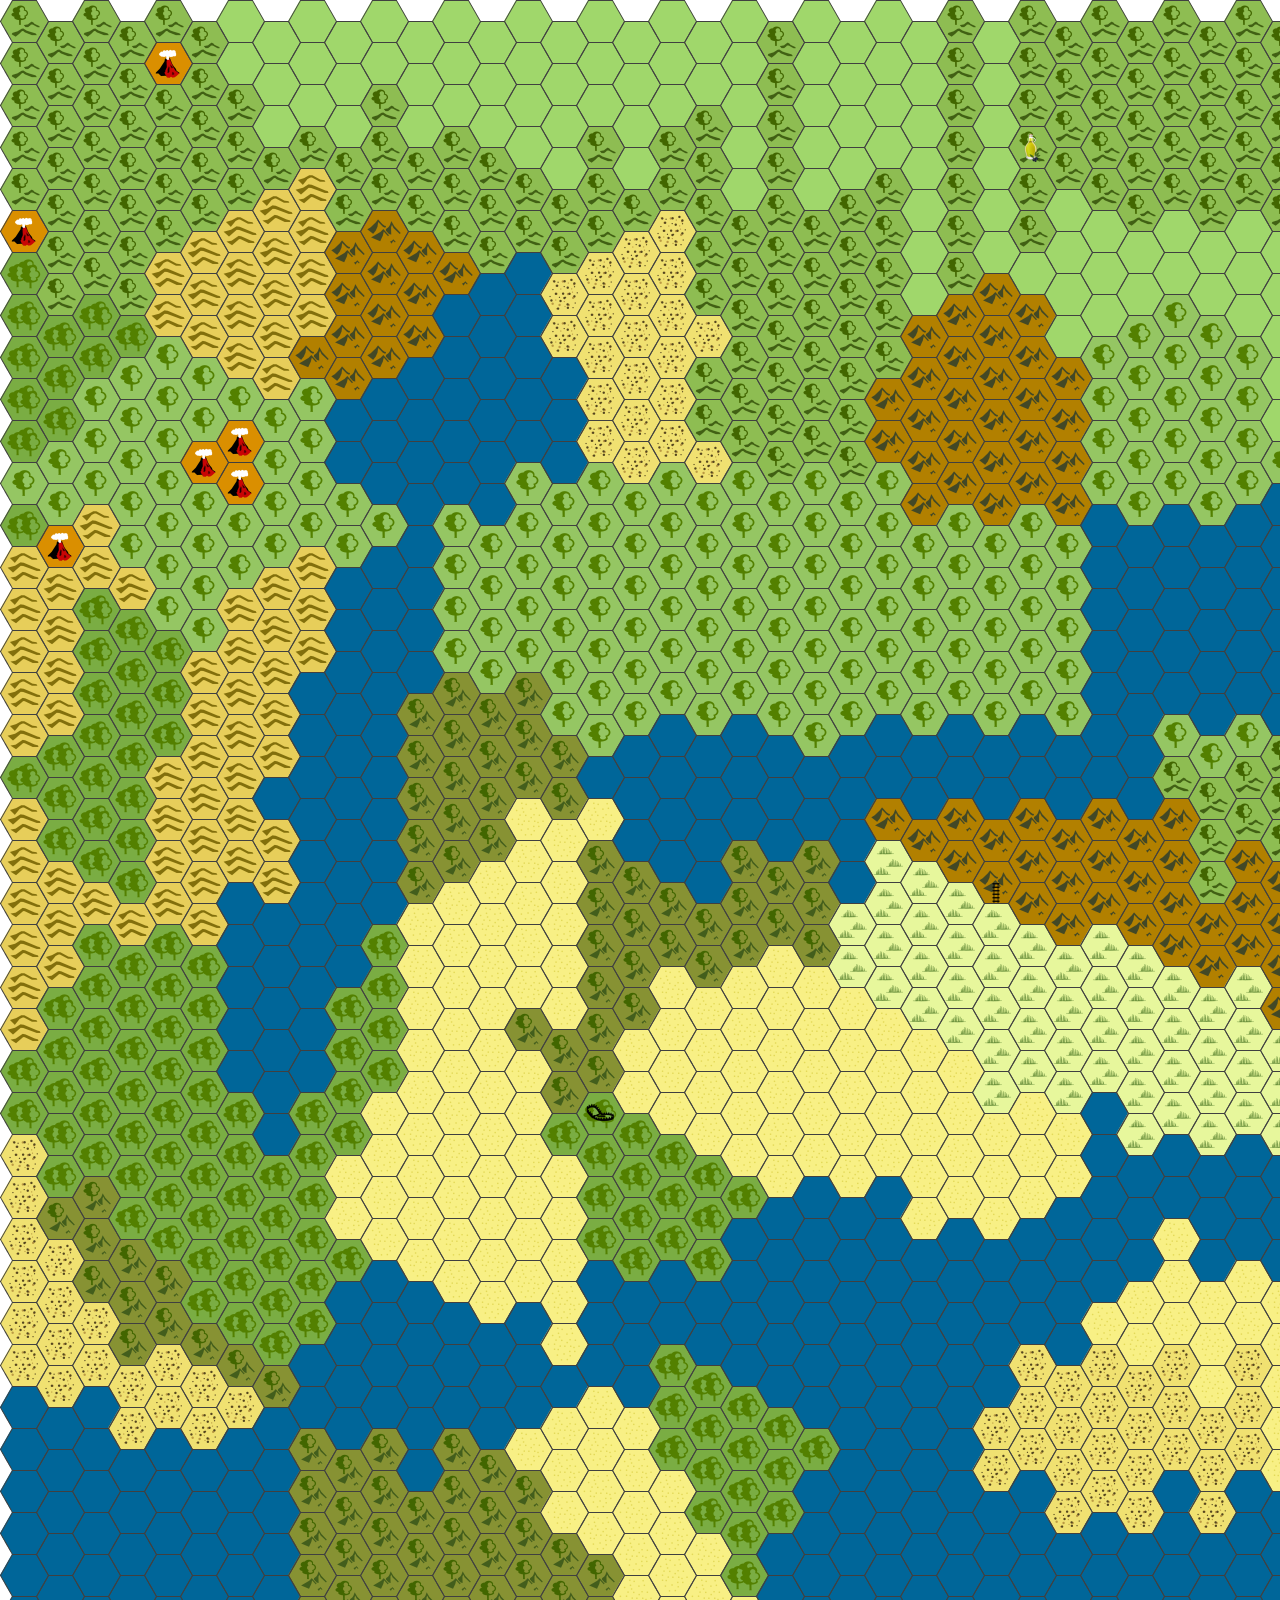
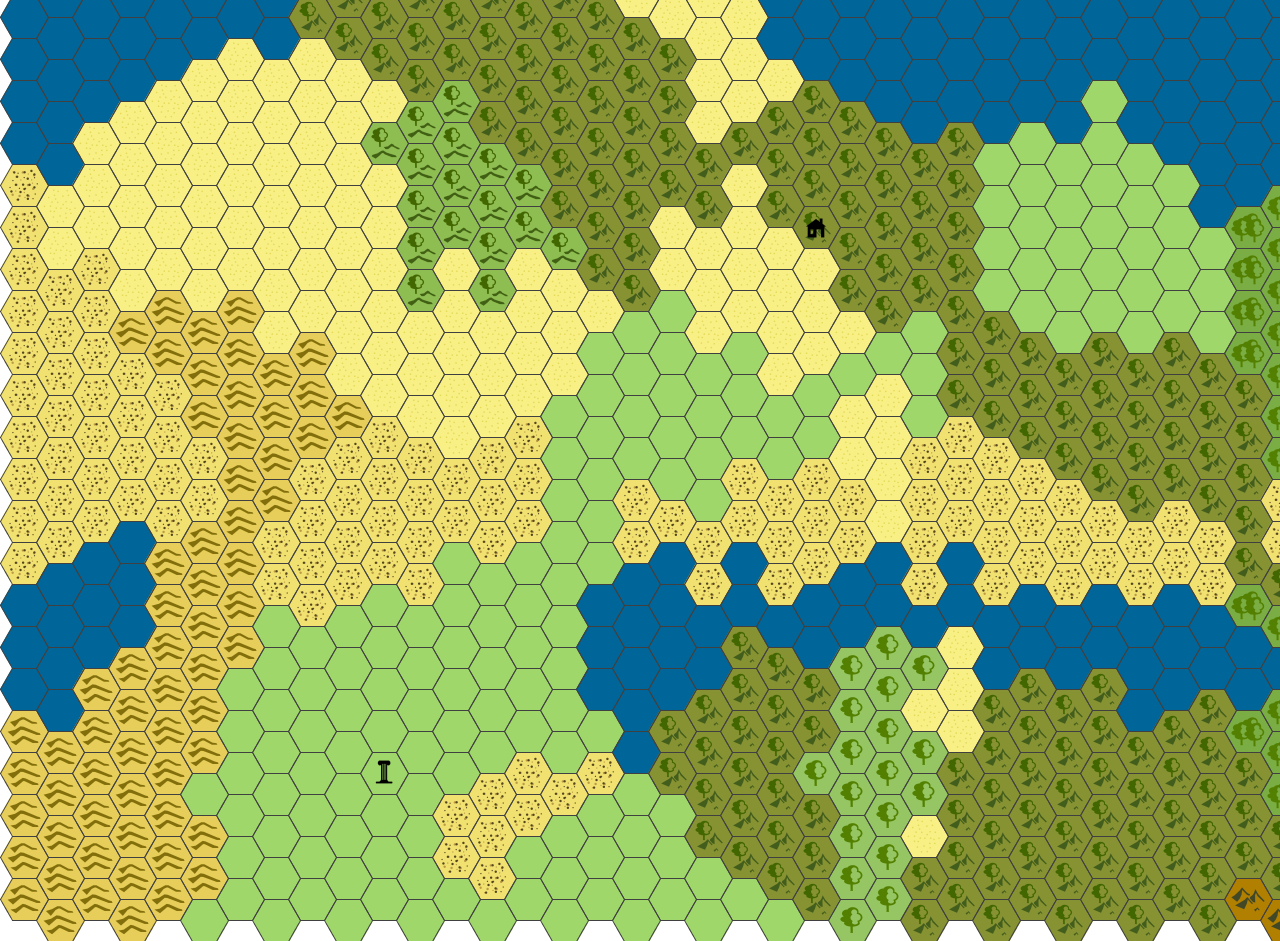
==== indexquick.html @ 8a2eeba6 "quick update" ====
<!DOCTYPE HTML PUBLIC "-//W3C//DTD HTML 4.01 Transitional//EN">

<html>
<head>
<title>Untitled</title>


<script src="js/jquery-1.10.2.min.js"></script>

<script>
 

 
mapsizey = 40;
mapsizex = 40;
playerfacing = 0;
mapx = 42;
mapy = 48;
oldmapx = mapx;
oldmapy = mapy;
oldshipx = mapx;
oldshipy = mapy;
mapmajoroffsetx = 304;
mapmajoroffsety = 418;
 
</script>

<script language=javascript>

function isOdd(num) { return num % 2;}

document.addEventListener('keyup', function(event) {

		oldmapx = mapx;
	  oldmapy = mapy;
		//alert(event.keyCode);

		if (event.keyCode == 82)
		{
		  //r - reveal map
			revealMap();
    }		
		
		if (event.keyCode == 99)
		{
		  //southeast
			goSE();
		}
		if (event.keyCode == 103)
		{
		  //northwest
			goNW();
		}
		if (event.keyCode == 105)
		{
		  //northeast
			goNE();
		}
		if (event.keyCode == 97)
		{
		  //southwest
			goSW();
		}
		if ((event.keyCode == 98) || (event.keyCode == 40))
		{
		  //south
			goS();
		}
		if ((event.keyCode == 104) || (event.keyCode == 38))
		{
		  //north
			goN();
		}
});		



function showDebug()
{
  tvar = "";
	tvar = tvar + "mapx: " + mapx + "<BR>";
	tvar = tvar + "mapy: " + mapy + "<BR>";
	
	xvar = mapy + (mapx * 40);
	tvar = tvar + "tile: " + mapdata[xvar] + "<BR>";
	
	tvar = tvar + "oldshipx: " + oldshipx + "<BR>";
	tvar = tvar + "oldshipy: " + oldshipy + "<BR>";
		
	avar = "maptile"+oldshipy+"-"+oldshipx;
	ax = parseInt(document.getElementById(avar).style.left);
	ay = parseInt(document.getElementById(avar).style.top);
	tvar = tvar + "tilex: " + ax + "<BR>";
	tvar = tvar + "tiley: " + ay + "<BR>";	

	zy = document.getElementById("oldshipsprite").style.top;
	zx = document.getElementById("oldshipsprite").style.left;
	tvar = tvar + "osx: " + zx + "<BR>";
	tvar = tvar + "osy: " + zy + "<BR>";	
	
	tvar = tvar + "<input type='button' onclick=revealMap() value='Reveal Map' ><BR>"
        tvar = tvar + "<input type='button' onclick=drawHexMap() value='hexdraw' ><BR>"
        tvar = tvar + "<input type='button' onclick=goNE() value='go NE' ><BR>zzz"

	
	document.getElementById("debugdiv").innerHTML = tvar;
}


function goNE()
{
  oldmapx = mapx;
	oldmapy = mapy;
  if (isOdd(mapx) == true)
	{
    mapx = mapx + 1;
	  mapy = mapy + 0;																										
	}
	else
	  {
		  mapx = mapx + 1;
			mapy = mapy - 1;				
		}
	playerfacing = 3;
	checkMove();
	moveMap();
	revealFog();
}

function goSE()
{
  oldmapx = mapx;
	oldmapy = mapy;
  if (isOdd(mapx) == true)
	{
	  mapx = mapx + 1;
	  mapy = mapy + 1;																			
	}
	else
	{
	  mapx = mapx + 1;
		mapy = mapy + 0;			
	}
	playerfacing = 1;
	checkMove();
	moveMap();
	revealFog();
}

function goNW()
{
  oldmapx = mapx;
	oldmapy = mapy;
  if (isOdd(mapx) == true)
	{
	  mapx = mapx - 1;
	  mapy = mapy - 0;			  
	}
	else
	  {
		  mapx = mapx - 1;
			mapy = mapy - 1;				
		}
	playerfacing = 2;
	checkMove();
	moveMap();
	revealFog();
}

function goSW()
{
  oldmapx = mapx;
	oldmapy = mapy;
  if (isOdd(mapx) == true)
	{
	  mapx = mapx - 1;
	  mapy = mapy + 1;																			
	}
	else
	  {
		  mapx = mapx - 1;
			mapy = mapy + 0;			
		}
	playerfacing = 0;
	checkMove();
	moveMap();
	revealFog();
}

function goS()
{
  oldmapx = mapx;
	oldmapy = mapy;
  mapx = mapx + 0;
	mapy = mapy + 1;
	playerfacing = 1;
	checkMove();
	moveMap();
	revealFog();
}

function goN()
{
  oldmapx = mapx;
	oldmapy = mapy;
  mapx = mapx + 0;
	mapy = mapy - 1;
	playerfacing = 2;
	checkMove();
	moveMap();
	revealFog();
}

function moveMap()
{
  
	offsetx = mapmajoroffsetx - mapx * 42;
	offsety = mapmajoroffsety - mapy * 48;
	if (isOdd(mapx) == true)
	{
	  offsety = offsety - 24;
	}
	offsetx = offsetx + "px";
	offsety = offsety + "px";
	document.getElementById("mapdiv").style.left = offsetx;
	document.getElementById("mapdiv").style.top = offsety;
}


function checkMove()
{
  //nothing here yet
}

function revealFog()
{
  //nothing here yet
}

function atStart()
{
  
}


</script>

</head>
<body onload=atStart()>


<div id="mapdiv" style="position:absolute; top:0px; left:0px;">

  <img id="mapimage" src="maps/mymap.png" >

</div>

</body>
</html>
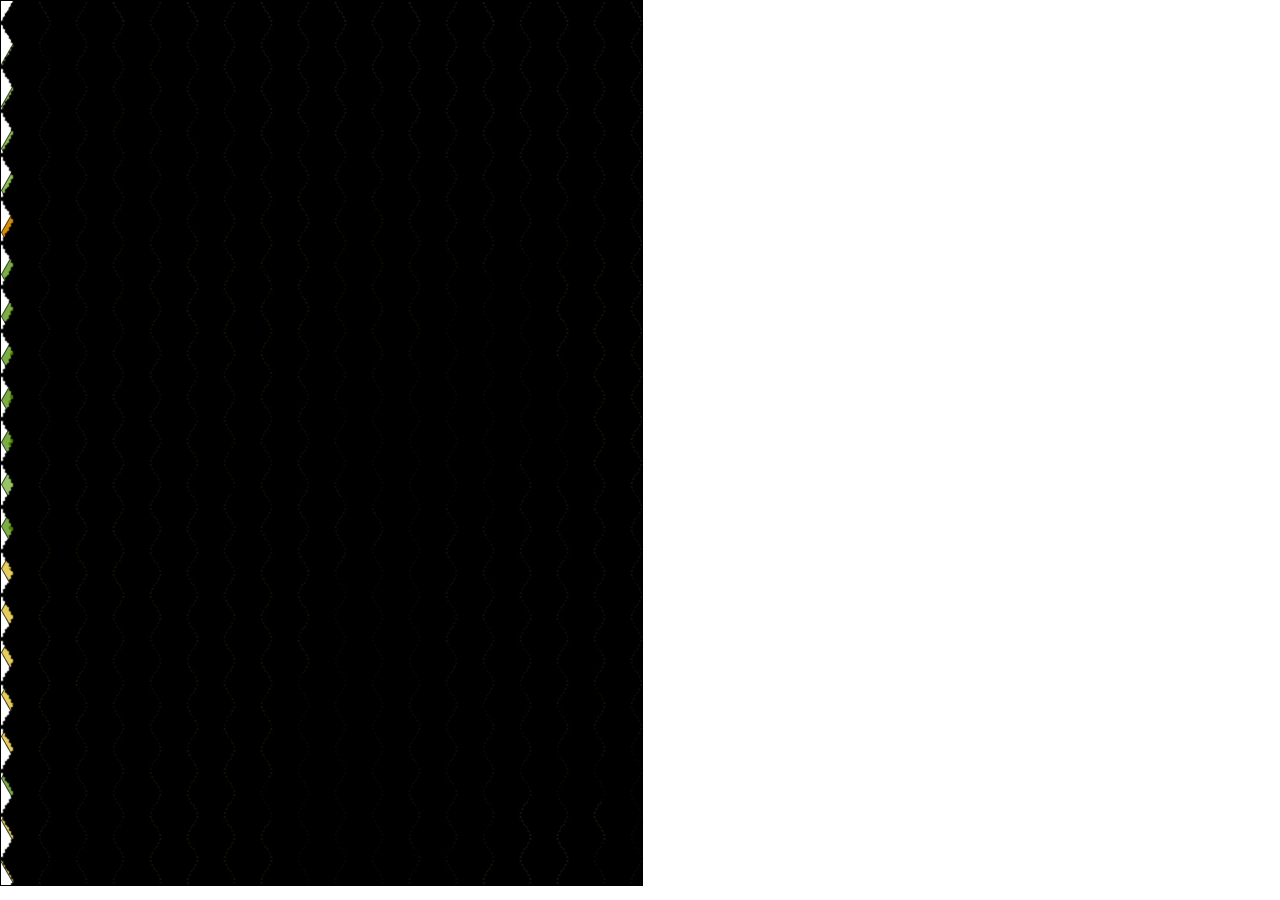
==== commit 78a0ae7a: "from work" ====
--- a/indexquick.html
+++ b/indexquick.html
@@ -222,8 +222,8 @@
 	}
 	offsetx = offsetx + "px";
 	offsety = offsety + "px";
-	document.getElementById("mapdiv").style.left = offsetx;
-	document.getElementById("mapdiv").style.top = offsety;
+	document.getElementById("mapimage").style.left = offsetx;
+	document.getElementById("mapimage").style.top = offsety;
 }
 
 
@@ -249,9 +249,410 @@
 <body onload=atStart()>
 
 
-<div id="mapdiv" style="position:absolute; top:0px; left:0px;">
-
-  <img id="mapimage" src="maps/mymap.png" >
+<div id="mapdiv" style="position:absolute; top:0px; left:0px; width:641px; height:884px; border-style:solid; border-width:1px; overflow:hidden;">
+
+  <img id="mapimage" src="maps/mymap.png" style="position:absolute; top:0px; left:0px;" >
+	
+
+
+<img id='shroudhex0-0' src='tiles/hexes/blacklarge.png' style='position:absolute; top:0px; left:0px;'>
+<img id='shroudhex1-0' src='tiles/hexes/blacklarge.png' style='position:absolute; top:44px; left:0px;'>
+<img id='shroudhex2-0' src='tiles/hexes/blacklarge.png' style='position:absolute; top:88px; left:0px;'>
+<img id='shroudhex3-0' src='tiles/hexes/blacklarge.png' style='position:absolute; top:132px; left:0px;'>
+<img id='shroudhex4-0' src='tiles/hexes/blacklarge.png' style='position:absolute; top:176px; left:0px;'>
+<img id='shroudhex5-0' src='tiles/hexes/blacklarge.png' style='position:absolute; top:220px; left:0px;'>
+<img id='shroudhex6-0' src='tiles/hexes/blacklarge.png' style='position:absolute; top:264px; left:0px;'>
+<img id='shroudhex7-0' src='tiles/hexes/blacklarge.png' style='position:absolute; top:308px; left:0px;'>
+<img id='shroudhex8-0' src='tiles/hexes/blacklarge.png' style='position:absolute; top:352px; left:0px;'>
+<img id='shroudhex9-0' src='tiles/hexes/blacklarge.png' style='position:absolute; top:396px; left:0px;'>
+<img id='shroudhex10-0' src='tiles/hexes/blacklarge.png' style='position:absolute; top:440px; left:0px;'>
+<img id='shroudhex11-0' src='tiles/hexes/blacklarge.png' style='position:absolute; top:484px; left:0px;'>
+<img id='shroudhex12-0' src='tiles/hexes/blacklarge.png' style='position:absolute; top:528px; left:0px;'>
+<img id='shroudhex13-0' src='tiles/hexes/blacklarge.png' style='position:absolute; top:572px; left:0px;'>
+<img id='shroudhex14-0' src='tiles/hexes/blacklarge.png' style='position:absolute; top:616px; left:0px;'>
+<img id='shroudhex15-0' src='tiles/hexes/blacklarge.png' style='position:absolute; top:660px; left:0px;'>
+<img id='shroudhex16-0' src='tiles/hexes/blacklarge.png' style='position:absolute; top:704px; left:0px;'>
+<img id='shroudhex17-0' src='tiles/hexes/blacklarge.png' style='position:absolute; top:748px; left:0px;'>
+<img id='shroudhex18-0' src='tiles/hexes/blacklarge.png' style='position:absolute; top:792px; left:0px;'>
+<img id='shroudhex19-0' src='tiles/hexes/blacklarge.png' style='position:absolute; top:836px; left:0px;'>
+<img id='shroudhex20-0' src='tiles/hexes/blacklarge.png' style='position:absolute; top:880px; left:0px;'>
+<img id='shroudhex21-0' src='tiles/hexes/blacklarge.png' style='position:absolute; top:924px; left:0px;'>
+<img id='shroudhex0-1' src='tiles/hexes/blacklarge.png' style='position:absolute; top:-22px; left:37px;'>
+<img id='shroudhex1-1' src='tiles/hexes/blacklarge.png' style='position:absolute; top:22px; left:37px;'>
+<img id='shroudhex2-1' src='tiles/hexes/blacklarge.png' style='position:absolute; top:66px; left:37px;'>
+<img id='shroudhex3-1' src='tiles/hexes/blacklarge.png' style='position:absolute; top:110px; left:37px;'>
+<img id='shroudhex4-1' src='tiles/hexes/blacklarge.png' style='position:absolute; top:154px; left:37px;'>
+<img id='shroudhex5-1' src='tiles/hexes/blacklarge.png' style='position:absolute; top:198px; left:37px;'>
+<img id='shroudhex6-1' src='tiles/hexes/blacklarge.png' style='position:absolute; top:242px; left:37px;'>
+<img id='shroudhex7-1' src='tiles/hexes/blacklarge.png' style='position:absolute; top:286px; left:37px;'>
+<img id='shroudhex8-1' src='tiles/hexes/blacklarge.png' style='position:absolute; top:330px; left:37px;'>
+<img id='shroudhex9-1' src='tiles/hexes/blacklarge.png' style='position:absolute; top:374px; left:37px;'>
+<img id='shroudhex10-1' src='tiles/hexes/blacklarge.png' style='position:absolute; top:418px; left:37px;'>
+<img id='shroudhex11-1' src='tiles/hexes/blacklarge.png' style='position:absolute; top:462px; left:37px;'>
+<img id='shroudhex12-1' src='tiles/hexes/blacklarge.png' style='position:absolute; top:506px; left:37px;'>
+<img id='shroudhex13-1' src='tiles/hexes/blacklarge.png' style='position:absolute; top:550px; left:37px;'>
+<img id='shroudhex14-1' src='tiles/hexes/blacklarge.png' style='position:absolute; top:594px; left:37px;'>
+<img id='shroudhex15-1' src='tiles/hexes/blacklarge.png' style='position:absolute; top:638px; left:37px;'>
+<img id='shroudhex16-1' src='tiles/hexes/blacklarge.png' style='position:absolute; top:682px; left:37px;'>
+<img id='shroudhex17-1' src='tiles/hexes/blacklarge.png' style='position:absolute; top:726px; left:37px;'>
+<img id='shroudhex18-1' src='tiles/hexes/blacklarge.png' style='position:absolute; top:770px; left:37px;'>
+<img id='shroudhex19-1' src='tiles/hexes/blacklarge.png' style='position:absolute; top:814px; left:37px;'>
+<img id='shroudhex20-1' src='tiles/hexes/blacklarge.png' style='position:absolute; top:858px; left:37px;'>
+<img id='shroudhex21-1' src='tiles/hexes/blacklarge.png' style='position:absolute; top:902px; left:37px;'>
+<img id='shroudhex0-2' src='tiles/hexes/blacklarge.png' style='position:absolute; top:0px; left:74px;'>
+<img id='shroudhex1-2' src='tiles/hexes/blacklarge.png' style='position:absolute; top:44px; left:74px;'>
+<img id='shroudhex2-2' src='tiles/hexes/blacklarge.png' style='position:absolute; top:88px; left:74px;'>
+<img id='shroudhex3-2' src='tiles/hexes/blacklarge.png' style='position:absolute; top:132px; left:74px;'>
+<img id='shroudhex4-2' src='tiles/hexes/blacklarge.png' style='position:absolute; top:176px; left:74px;'>
+<img id='shroudhex5-2' src='tiles/hexes/blacklarge.png' style='position:absolute; top:220px; left:74px;'>
+<img id='shroudhex6-2' src='tiles/hexes/blacklarge.png' style='position:absolute; top:264px; left:74px;'>
+<img id='shroudhex7-2' src='tiles/hexes/blacklarge.png' style='position:absolute; top:308px; left:74px;'>
+<img id='shroudhex8-2' src='tiles/hexes/blacklarge.png' style='position:absolute; top:352px; left:74px;'>
+<img id='shroudhex9-2' src='tiles/hexes/blacklarge.png' style='position:absolute; top:396px; left:74px;'>
+<img id='shroudhex10-2' src='tiles/hexes/blacklarge.png' style='position:absolute; top:440px; left:74px;'>
+<img id='shroudhex11-2' src='tiles/hexes/blacklarge.png' style='position:absolute; top:484px; left:74px;'>
+<img id='shroudhex12-2' src='tiles/hexes/blacklarge.png' style='position:absolute; top:528px; left:74px;'>
+<img id='shroudhex13-2' src='tiles/hexes/blacklarge.png' style='position:absolute; top:572px; left:74px;'>
+<img id='shroudhex14-2' src='tiles/hexes/blacklarge.png' style='position:absolute; top:616px; left:74px;'>
+<img id='shroudhex15-2' src='tiles/hexes/blacklarge.png' style='position:absolute; top:660px; left:74px;'>
+<img id='shroudhex16-2' src='tiles/hexes/blacklarge.png' style='position:absolute; top:704px; left:74px;'>
+<img id='shroudhex17-2' src='tiles/hexes/blacklarge.png' style='position:absolute; top:748px; left:74px;'>
+<img id='shroudhex18-2' src='tiles/hexes/blacklarge.png' style='position:absolute; top:792px; left:74px;'>
+<img id='shroudhex19-2' src='tiles/hexes/blacklarge.png' style='position:absolute; top:836px; left:74px;'>
+<img id='shroudhex20-2' src='tiles/hexes/blacklarge.png' style='position:absolute; top:880px; left:74px;'>
+<img id='shroudhex21-2' src='tiles/hexes/blacklarge.png' style='position:absolute; top:924px; left:74px;'>
+<img id='shroudhex0-3' src='tiles/hexes/blacklarge.png' style='position:absolute; top:-22px; left:111px;'>
+<img id='shroudhex1-3' src='tiles/hexes/blacklarge.png' style='position:absolute; top:22px; left:111px;'>
+<img id='shroudhex2-3' src='tiles/hexes/blacklarge.png' style='position:absolute; top:66px; left:111px;'>
+<img id='shroudhex3-3' src='tiles/hexes/blacklarge.png' style='position:absolute; top:110px; left:111px;'>
+<img id='shroudhex4-3' src='tiles/hexes/blacklarge.png' style='position:absolute; top:154px; left:111px;'>
+<img id='shroudhex5-3' src='tiles/hexes/blacklarge.png' style='position:absolute; top:198px; left:111px;'>
+<img id='shroudhex6-3' src='tiles/hexes/blacklarge.png' style='position:absolute; top:242px; left:111px;'>
+<img id='shroudhex7-3' src='tiles/hexes/blacklarge.png' style='position:absolute; top:286px; left:111px;'>
+<img id='shroudhex8-3' src='tiles/hexes/blacklarge.png' style='position:absolute; top:330px; left:111px;'>
+<img id='shroudhex9-3' src='tiles/hexes/blacklarge.png' style='position:absolute; top:374px; left:111px;'>
+<img id='shroudhex10-3' src='tiles/hexes/blacklarge.png' style='position:absolute; top:418px; left:111px;'>
+<img id='shroudhex11-3' src='tiles/hexes/blacklarge.png' style='position:absolute; top:462px; left:111px;'>
+<img id='shroudhex12-3' src='tiles/hexes/blacklarge.png' style='position:absolute; top:506px; left:111px;'>
+<img id='shroudhex13-3' src='tiles/hexes/blacklarge.png' style='position:absolute; top:550px; left:111px;'>
+<img id='shroudhex14-3' src='tiles/hexes/blacklarge.png' style='position:absolute; top:594px; left:111px;'>
+<img id='shroudhex15-3' src='tiles/hexes/blacklarge.png' style='position:absolute; top:638px; left:111px;'>
+<img id='shroudhex16-3' src='tiles/hexes/blacklarge.png' style='position:absolute; top:682px; left:111px;'>
+<img id='shroudhex17-3' src='tiles/hexes/blacklarge.png' style='position:absolute; top:726px; left:111px;'>
+<img id='shroudhex18-3' src='tiles/hexes/blacklarge.png' style='position:absolute; top:770px; left:111px;'>
+<img id='shroudhex19-3' src='tiles/hexes/blacklarge.png' style='position:absolute; top:814px; left:111px;'>
+<img id='shroudhex20-3' src='tiles/hexes/blacklarge.png' style='position:absolute; top:858px; left:111px;'>
+<img id='shroudhex21-3' src='tiles/hexes/blacklarge.png' style='position:absolute; top:902px; left:111px;'>
+<img id='shroudhex0-4' src='tiles/hexes/blacklarge.png' style='position:absolute; top:0px; left:148px;'>
+<img id='shroudhex1-4' src='tiles/hexes/blacklarge.png' style='position:absolute; top:44px; left:148px;'>
+<img id='shroudhex2-4' src='tiles/hexes/blacklarge.png' style='position:absolute; top:88px; left:148px;'>
+<img id='shroudhex3-4' src='tiles/hexes/blacklarge.png' style='position:absolute; top:132px; left:148px;'>
+<img id='shroudhex4-4' src='tiles/hexes/blacklarge.png' style='position:absolute; top:176px; left:148px;'>
+<img id='shroudhex5-4' src='tiles/hexes/blacklarge.png' style='position:absolute; top:220px; left:148px;'>
+<img id='shroudhex6-4' src='tiles/hexes/blacklarge.png' style='position:absolute; top:264px; left:148px;'>
+<img id='shroudhex7-4' src='tiles/hexes/blacklarge.png' style='position:absolute; top:308px; left:148px;'>
+<img id='shroudhex8-4' src='tiles/hexes/blacklarge.png' style='position:absolute; top:352px; left:148px;'>
+<img id='shroudhex9-4' src='tiles/hexes/blacklarge.png' style='position:absolute; top:396px; left:148px;'>
+<img id='shroudhex10-4' src='tiles/hexes/blacklarge.png' style='position:absolute; top:440px; left:148px;'>
+<img id='shroudhex11-4' src='tiles/hexes/blacklarge.png' style='position:absolute; top:484px; left:148px;'>
+<img id='shroudhex12-4' src='tiles/hexes/blacklarge.png' style='position:absolute; top:528px; left:148px;'>
+<img id='shroudhex13-4' src='tiles/hexes/blacklarge.png' style='position:absolute; top:572px; left:148px;'>
+<img id='shroudhex14-4' src='tiles/hexes/blacklarge.png' style='position:absolute; top:616px; left:148px;'>
+<img id='shroudhex15-4' src='tiles/hexes/blacklarge.png' style='position:absolute; top:660px; left:148px;'>
+<img id='shroudhex16-4' src='tiles/hexes/blacklarge.png' style='position:absolute; top:704px; left:148px;'>
+<img id='shroudhex17-4' src='tiles/hexes/blacklarge.png' style='position:absolute; top:748px; left:148px;'>
+<img id='shroudhex18-4' src='tiles/hexes/blacklarge.png' style='position:absolute; top:792px; left:148px;'>
+<img id='shroudhex19-4' src='tiles/hexes/blacklarge.png' style='position:absolute; top:836px; left:148px;'>
+<img id='shroudhex20-4' src='tiles/hexes/blacklarge.png' style='position:absolute; top:880px; left:148px;'>
+<img id='shroudhex21-4' src='tiles/hexes/blacklarge.png' style='position:absolute; top:924px; left:148px;'>
+<img id='shroudhex0-5' src='tiles/hexes/blacklarge.png' style='position:absolute; top:-22px; left:185px;'>
+<img id='shroudhex1-5' src='tiles/hexes/blacklarge.png' style='position:absolute; top:22px; left:185px;'>
+<img id='shroudhex2-5' src='tiles/hexes/blacklarge.png' style='position:absolute; top:66px; left:185px;'>
+<img id='shroudhex3-5' src='tiles/hexes/blacklarge.png' style='position:absolute; top:110px; left:185px;'>
+<img id='shroudhex4-5' src='tiles/hexes/blacklarge.png' style='position:absolute; top:154px; left:185px;'>
+<img id='shroudhex5-5' src='tiles/hexes/blacklarge.png' style='position:absolute; top:198px; left:185px;'>
+<img id='shroudhex6-5' src='tiles/hexes/blacklarge.png' style='position:absolute; top:242px; left:185px;'>
+<img id='shroudhex7-5' src='tiles/hexes/blacklarge.png' style='position:absolute; top:286px; left:185px;'>
+<img id='shroudhex8-5' src='tiles/hexes/blacklarge.png' style='position:absolute; top:330px; left:185px;'>
+<img id='shroudhex9-5' src='tiles/hexes/blacklarge.png' style='position:absolute; top:374px; left:185px;'>
+<img id='shroudhex10-5' src='tiles/hexes/blacklarge.png' style='position:absolute; top:418px; left:185px;'>
+<img id='shroudhex11-5' src='tiles/hexes/blacklarge.png' style='position:absolute; top:462px; left:185px;'>
+<img id='shroudhex12-5' src='tiles/hexes/blacklarge.png' style='position:absolute; top:506px; left:185px;'>
+<img id='shroudhex13-5' src='tiles/hexes/blacklarge.png' style='position:absolute; top:550px; left:185px;'>
+<img id='shroudhex14-5' src='tiles/hexes/blacklarge.png' style='position:absolute; top:594px; left:185px;'>
+<img id='shroudhex15-5' src='tiles/hexes/blacklarge.png' style='position:absolute; top:638px; left:185px;'>
+<img id='shroudhex16-5' src='tiles/hexes/blacklarge.png' style='position:absolute; top:682px; left:185px;'>
+<img id='shroudhex17-5' src='tiles/hexes/blacklarge.png' style='position:absolute; top:726px; left:185px;'>
+<img id='shroudhex18-5' src='tiles/hexes/blacklarge.png' style='position:absolute; top:770px; left:185px;'>
+<img id='shroudhex19-5' src='tiles/hexes/blacklarge.png' style='position:absolute; top:814px; left:185px;'>
+<img id='shroudhex20-5' src='tiles/hexes/blacklarge.png' style='position:absolute; top:858px; left:185px;'>
+<img id='shroudhex21-5' src='tiles/hexes/blacklarge.png' style='position:absolute; top:902px; left:185px;'>
+<img id='shroudhex0-6' src='tiles/hexes/blacklarge.png' style='position:absolute; top:0px; left:222px;'>
+<img id='shroudhex1-6' src='tiles/hexes/blacklarge.png' style='position:absolute; top:44px; left:222px;'>
+<img id='shroudhex2-6' src='tiles/hexes/blacklarge.png' style='position:absolute; top:88px; left:222px;'>
+<img id='shroudhex3-6' src='tiles/hexes/blacklarge.png' style='position:absolute; top:132px; left:222px;'>
+<img id='shroudhex4-6' src='tiles/hexes/blacklarge.png' style='position:absolute; top:176px; left:222px;'>
+<img id='shroudhex5-6' src='tiles/hexes/blacklarge.png' style='position:absolute; top:220px; left:222px;'>
+<img id='shroudhex6-6' src='tiles/hexes/blacklarge.png' style='position:absolute; top:264px; left:222px;'>
+<img id='shroudhex7-6' src='tiles/hexes/blacklarge.png' style='position:absolute; top:308px; left:222px;'>
+<img id='shroudhex8-6' src='tiles/hexes/blacklarge.png' style='position:absolute; top:352px; left:222px;'>
+<img id='shroudhex9-6' src='tiles/hexes/blacklarge.png' style='position:absolute; top:396px; left:222px;'>
+<img id='shroudhex10-6' src='tiles/hexes/blacklarge.png' style='position:absolute; top:440px; left:222px;'>
+<img id='shroudhex11-6' src='tiles/hexes/blacklarge.png' style='position:absolute; top:484px; left:222px;'>
+<img id='shroudhex12-6' src='tiles/hexes/blacklarge.png' style='position:absolute; top:528px; left:222px;'>
+<img id='shroudhex13-6' src='tiles/hexes/blacklarge.png' style='position:absolute; top:572px; left:222px;'>
+<img id='shroudhex14-6' src='tiles/hexes/blacklarge.png' style='position:absolute; top:616px; left:222px;'>
+<img id='shroudhex15-6' src='tiles/hexes/blacklarge.png' style='position:absolute; top:660px; left:222px;'>
+<img id='shroudhex16-6' src='tiles/hexes/blacklarge.png' style='position:absolute; top:704px; left:222px;'>
+<img id='shroudhex17-6' src='tiles/hexes/blacklarge.png' style='position:absolute; top:748px; left:222px;'>
+<img id='shroudhex18-6' src='tiles/hexes/blacklarge.png' style='position:absolute; top:792px; left:222px;'>
+<img id='shroudhex19-6' src='tiles/hexes/blacklarge.png' style='position:absolute; top:836px; left:222px;'>
+<img id='shroudhex20-6' src='tiles/hexes/blacklarge.png' style='position:absolute; top:880px; left:222px;'>
+<img id='shroudhex21-6' src='tiles/hexes/blacklarge.png' style='position:absolute; top:924px; left:222px;'>
+<img id='shroudhex0-7' src='tiles/hexes/blacklarge.png' style='position:absolute; top:-22px; left:259px;'>
+<img id='shroudhex1-7' src='tiles/hexes/blacklarge.png' style='position:absolute; top:22px; left:259px;'>
+<img id='shroudhex2-7' src='tiles/hexes/blacklarge.png' style='position:absolute; top:66px; left:259px;'>
+<img id='shroudhex3-7' src='tiles/hexes/blacklarge.png' style='position:absolute; top:110px; left:259px;'>
+<img id='shroudhex4-7' src='tiles/hexes/blacklarge.png' style='position:absolute; top:154px; left:259px;'>
+<img id='shroudhex5-7' src='tiles/hexes/blacklarge.png' style='position:absolute; top:198px; left:259px;'>
+<img id='shroudhex6-7' src='tiles/hexes/blacklarge.png' style='position:absolute; top:242px; left:259px;'>
+<img id='shroudhex7-7' src='tiles/hexes/blacklarge.png' style='position:absolute; top:286px; left:259px;'>
+<img id='shroudhex8-7' src='tiles/hexes/blacklarge.png' style='position:absolute; top:330px; left:259px;'>
+<img id='shroudhex9-7' src='tiles/hexes/blacklarge.png' style='position:absolute; top:374px; left:259px;'>
+<img id='shroudhex10-7' src='tiles/hexes/blacklarge.png' style='position:absolute; top:418px; left:259px;'>
+<img id='shroudhex11-7' src='tiles/hexes/blacklarge.png' style='position:absolute; top:462px; left:259px;'>
+<img id='shroudhex12-7' src='tiles/hexes/blacklarge.png' style='position:absolute; top:506px; left:259px;'>
+<img id='shroudhex13-7' src='tiles/hexes/blacklarge.png' style='position:absolute; top:550px; left:259px;'>
+<img id='shroudhex14-7' src='tiles/hexes/blacklarge.png' style='position:absolute; top:594px; left:259px;'>
+<img id='shroudhex15-7' src='tiles/hexes/blacklarge.png' style='position:absolute; top:638px; left:259px;'>
+<img id='shroudhex16-7' src='tiles/hexes/blacklarge.png' style='position:absolute; top:682px; left:259px;'>
+<img id='shroudhex17-7' src='tiles/hexes/blacklarge.png' style='position:absolute; top:726px; left:259px;'>
+<img id='shroudhex18-7' src='tiles/hexes/blacklarge.png' style='position:absolute; top:770px; left:259px;'>
+<img id='shroudhex19-7' src='tiles/hexes/blacklarge.png' style='position:absolute; top:814px; left:259px;'>
+<img id='shroudhex20-7' src='tiles/hexes/blacklarge.png' style='position:absolute; top:858px; left:259px;'>
+<img id='shroudhex21-7' src='tiles/hexes/blacklarge.png' style='position:absolute; top:902px; left:259px;'>
+<img id='shroudhex0-8' src='tiles/hexes/blacklarge.png' style='position:absolute; top:0px; left:296px;'>
+<img id='shroudhex1-8' src='tiles/hexes/blacklarge.png' style='position:absolute; top:44px; left:296px;'>
+<img id='shroudhex2-8' src='tiles/hexes/blacklarge.png' style='position:absolute; top:88px; left:296px;'>
+<img id='shroudhex3-8' src='tiles/hexes/blacklarge.png' style='position:absolute; top:132px; left:296px;'>
+<img id='shroudhex4-8' src='tiles/hexes/blacklarge.png' style='position:absolute; top:176px; left:296px;'>
+<img id='shroudhex5-8' src='tiles/hexes/blacklarge.png' style='position:absolute; top:220px; left:296px;'>
+<img id='shroudhex6-8' src='tiles/hexes/blacklarge.png' style='position:absolute; top:264px; left:296px;'>
+<img id='shroudhex7-8' src='tiles/hexes/blacklarge.png' style='position:absolute; top:308px; left:296px;'>
+<img id='shroudhex8-8' src='tiles/hexes/blacklarge.png' style='position:absolute; top:352px; left:296px;'>
+<img id='shroudhex9-8' src='tiles/hexes/blacklarge.png' style='position:absolute; top:396px; left:296px;'>
+<img id='shroudhex10-8' src='tiles/hexes/blacklarge.png' style='position:absolute; top:440px; left:296px;'>
+<img id='shroudhex11-8' src='tiles/hexes/blacklarge.png' style='position:absolute; top:484px; left:296px;'>
+<img id='shroudhex12-8' src='tiles/hexes/blacklarge.png' style='position:absolute; top:528px; left:296px;'>
+<img id='shroudhex13-8' src='tiles/hexes/blacklarge.png' style='position:absolute; top:572px; left:296px;'>
+<img id='shroudhex14-8' src='tiles/hexes/blacklarge.png' style='position:absolute; top:616px; left:296px;'>
+<img id='shroudhex15-8' src='tiles/hexes/blacklarge.png' style='position:absolute; top:660px; left:296px;'>
+<img id='shroudhex16-8' src='tiles/hexes/blacklarge.png' style='position:absolute; top:704px; left:296px;'>
+<img id='shroudhex17-8' src='tiles/hexes/blacklarge.png' style='position:absolute; top:748px; left:296px;'>
+<img id='shroudhex18-8' src='tiles/hexes/blacklarge.png' style='position:absolute; top:792px; left:296px;'>
+<img id='shroudhex19-8' src='tiles/hexes/blacklarge.png' style='position:absolute; top:836px; left:296px;'>
+<img id='shroudhex20-8' src='tiles/hexes/blacklarge.png' style='position:absolute; top:880px; left:296px;'>
+<img id='shroudhex21-8' src='tiles/hexes/blacklarge.png' style='position:absolute; top:924px; left:296px;'>
+<img id='shroudhex0-9' src='tiles/hexes/blacklarge.png' style='position:absolute; top:-22px; left:333px;'>
+<img id='shroudhex1-9' src='tiles/hexes/blacklarge.png' style='position:absolute; top:22px; left:333px;'>
+<img id='shroudhex2-9' src='tiles/hexes/blacklarge.png' style='position:absolute; top:66px; left:333px;'>
+<img id='shroudhex3-9' src='tiles/hexes/blacklarge.png' style='position:absolute; top:110px; left:333px;'>
+<img id='shroudhex4-9' src='tiles/hexes/blacklarge.png' style='position:absolute; top:154px; left:333px;'>
+<img id='shroudhex5-9' src='tiles/hexes/blacklarge.png' style='position:absolute; top:198px; left:333px;'>
+<img id='shroudhex6-9' src='tiles/hexes/blacklarge.png' style='position:absolute; top:242px; left:333px;'>
+<img id='shroudhex7-9' src='tiles/hexes/blacklarge.png' style='position:absolute; top:286px; left:333px;'>
+<img id='shroudhex8-9' src='tiles/hexes/blacklarge.png' style='position:absolute; top:330px; left:333px;'>
+<img id='shroudhex9-9' src='tiles/hexes/blacklarge.png' style='position:absolute; top:374px; left:333px;'>
+<img id='shroudhex10-9' src='tiles/hexes/blacklarge.png' style='position:absolute; top:418px; left:333px;'>
+<img id='shroudhex11-9' src='tiles/hexes/blacklarge.png' style='position:absolute; top:462px; left:333px;'>
+<img id='shroudhex12-9' src='tiles/hexes/blacklarge.png' style='position:absolute; top:506px; left:333px;'>
+<img id='shroudhex13-9' src='tiles/hexes/blacklarge.png' style='position:absolute; top:550px; left:333px;'>
+<img id='shroudhex14-9' src='tiles/hexes/blacklarge.png' style='position:absolute; top:594px; left:333px;'>
+<img id='shroudhex15-9' src='tiles/hexes/blacklarge.png' style='position:absolute; top:638px; left:333px;'>
+<img id='shroudhex16-9' src='tiles/hexes/blacklarge.png' style='position:absolute; top:682px; left:333px;'>
+<img id='shroudhex17-9' src='tiles/hexes/blacklarge.png' style='position:absolute; top:726px; left:333px;'>
+<img id='shroudhex18-9' src='tiles/hexes/blacklarge.png' style='position:absolute; top:770px; left:333px;'>
+<img id='shroudhex19-9' src='tiles/hexes/blacklarge.png' style='position:absolute; top:814px; left:333px;'>
+<img id='shroudhex20-9' src='tiles/hexes/blacklarge.png' style='position:absolute; top:858px; left:333px;'>
+<img id='shroudhex21-9' src='tiles/hexes/blacklarge.png' style='position:absolute; top:902px; left:333px;'>
+<img id='shroudhex0-10' src='tiles/hexes/blacklarge.png' style='position:absolute; top:0px; left:370px;'>
+<img id='shroudhex1-10' src='tiles/hexes/blacklarge.png' style='position:absolute; top:44px; left:370px;'>
+<img id='shroudhex2-10' src='tiles/hexes/blacklarge.png' style='position:absolute; top:88px; left:370px;'>
+<img id='shroudhex3-10' src='tiles/hexes/blacklarge.png' style='position:absolute; top:132px; left:370px;'>
+<img id='shroudhex4-10' src='tiles/hexes/blacklarge.png' style='position:absolute; top:176px; left:370px;'>
+<img id='shroudhex5-10' src='tiles/hexes/blacklarge.png' style='position:absolute; top:220px; left:370px;'>
+<img id='shroudhex6-10' src='tiles/hexes/blacklarge.png' style='position:absolute; top:264px; left:370px;'>
+<img id='shroudhex7-10' src='tiles/hexes/blacklarge.png' style='position:absolute; top:308px; left:370px;'>
+<img id='shroudhex8-10' src='tiles/hexes/blacklarge.png' style='position:absolute; top:352px; left:370px;'>
+<img id='shroudhex9-10' src='tiles/hexes/blacklarge.png' style='position:absolute; top:396px; left:370px;'>
+<img id='shroudhex10-10' src='tiles/hexes/blacklarge.png' style='position:absolute; top:440px; left:370px;'>
+<img id='shroudhex11-10' src='tiles/hexes/blacklarge.png' style='position:absolute; top:484px; left:370px;'>
+<img id='shroudhex12-10' src='tiles/hexes/blacklarge.png' style='position:absolute; top:528px; left:370px;'>
+<img id='shroudhex13-10' src='tiles/hexes/blacklarge.png' style='position:absolute; top:572px; left:370px;'>
+<img id='shroudhex14-10' src='tiles/hexes/blacklarge.png' style='position:absolute; top:616px; left:370px;'>
+<img id='shroudhex15-10' src='tiles/hexes/blacklarge.png' style='position:absolute; top:660px; left:370px;'>
+<img id='shroudhex16-10' src='tiles/hexes/blacklarge.png' style='position:absolute; top:704px; left:370px;'>
+<img id='shroudhex17-10' src='tiles/hexes/blacklarge.png' style='position:absolute; top:748px; left:370px;'>
+<img id='shroudhex18-10' src='tiles/hexes/blacklarge.png' style='position:absolute; top:792px; left:370px;'>
+<img id='shroudhex19-10' src='tiles/hexes/blacklarge.png' style='position:absolute; top:836px; left:370px;'>
+<img id='shroudhex20-10' src='tiles/hexes/blacklarge.png' style='position:absolute; top:880px; left:370px;'>
+<img id='shroudhex21-10' src='tiles/hexes/blacklarge.png' style='position:absolute; top:924px; left:370px;'>
+<img id='shroudhex0-11' src='tiles/hexes/blacklarge.png' style='position:absolute; top:-22px; left:407px;'>
+<img id='shroudhex1-11' src='tiles/hexes/blacklarge.png' style='position:absolute; top:22px; left:407px;'>
+<img id='shroudhex2-11' src='tiles/hexes/blacklarge.png' style='position:absolute; top:66px; left:407px;'>
+<img id='shroudhex3-11' src='tiles/hexes/blacklarge.png' style='position:absolute; top:110px; left:407px;'>
+<img id='shroudhex4-11' src='tiles/hexes/blacklarge.png' style='position:absolute; top:154px; left:407px;'>
+<img id='shroudhex5-11' src='tiles/hexes/blacklarge.png' style='position:absolute; top:198px; left:407px;'>
+<img id='shroudhex6-11' src='tiles/hexes/blacklarge.png' style='position:absolute; top:242px; left:407px;'>
+<img id='shroudhex7-11' src='tiles/hexes/blacklarge.png' style='position:absolute; top:286px; left:407px;'>
+<img id='shroudhex8-11' src='tiles/hexes/blacklarge.png' style='position:absolute; top:330px; left:407px;'>
+<img id='shroudhex9-11' src='tiles/hexes/blacklarge.png' style='position:absolute; top:374px; left:407px;'>
+<img id='shroudhex10-11' src='tiles/hexes/blacklarge.png' style='position:absolute; top:418px; left:407px;'>
+<img id='shroudhex11-11' src='tiles/hexes/blacklarge.png' style='position:absolute; top:462px; left:407px;'>
+<img id='shroudhex12-11' src='tiles/hexes/blacklarge.png' style='position:absolute; top:506px; left:407px;'>
+<img id='shroudhex13-11' src='tiles/hexes/blacklarge.png' style='position:absolute; top:550px; left:407px;'>
+<img id='shroudhex14-11' src='tiles/hexes/blacklarge.png' style='position:absolute; top:594px; left:407px;'>
+<img id='shroudhex15-11' src='tiles/hexes/blacklarge.png' style='position:absolute; top:638px; left:407px;'>
+<img id='shroudhex16-11' src='tiles/hexes/blacklarge.png' style='position:absolute; top:682px; left:407px;'>
+<img id='shroudhex17-11' src='tiles/hexes/blacklarge.png' style='position:absolute; top:726px; left:407px;'>
+<img id='shroudhex18-11' src='tiles/hexes/blacklarge.png' style='position:absolute; top:770px; left:407px;'>
+<img id='shroudhex19-11' src='tiles/hexes/blacklarge.png' style='position:absolute; top:814px; left:407px;'>
+<img id='shroudhex20-11' src='tiles/hexes/blacklarge.png' style='position:absolute; top:858px; left:407px;'>
+<img id='shroudhex21-11' src='tiles/hexes/blacklarge.png' style='position:absolute; top:902px; left:407px;'>
+<img id='shroudhex0-12' src='tiles/hexes/blacklarge.png' style='position:absolute; top:0px; left:444px;'>
+<img id='shroudhex1-12' src='tiles/hexes/blacklarge.png' style='position:absolute; top:44px; left:444px;'>
+<img id='shroudhex2-12' src='tiles/hexes/blacklarge.png' style='position:absolute; top:88px; left:444px;'>
+<img id='shroudhex3-12' src='tiles/hexes/blacklarge.png' style='position:absolute; top:132px; left:444px;'>
+<img id='shroudhex4-12' src='tiles/hexes/blacklarge.png' style='position:absolute; top:176px; left:444px;'>
+<img id='shroudhex5-12' src='tiles/hexes/blacklarge.png' style='position:absolute; top:220px; left:444px;'>
+<img id='shroudhex6-12' src='tiles/hexes/blacklarge.png' style='position:absolute; top:264px; left:444px;'>
+<img id='shroudhex7-12' src='tiles/hexes/blacklarge.png' style='position:absolute; top:308px; left:444px;'>
+<img id='shroudhex8-12' src='tiles/hexes/blacklarge.png' style='position:absolute; top:352px; left:444px;'>
+<img id='shroudhex9-12' src='tiles/hexes/blacklarge.png' style='position:absolute; top:396px; left:444px;'>
+<img id='shroudhex10-12' src='tiles/hexes/blacklarge.png' style='position:absolute; top:440px; left:444px;'>
+<img id='shroudhex11-12' src='tiles/hexes/blacklarge.png' style='position:absolute; top:484px; left:444px;'>
+<img id='shroudhex12-12' src='tiles/hexes/blacklarge.png' style='position:absolute; top:528px; left:444px;'>
+<img id='shroudhex13-12' src='tiles/hexes/blacklarge.png' style='position:absolute; top:572px; left:444px;'>
+<img id='shroudhex14-12' src='tiles/hexes/blacklarge.png' style='position:absolute; top:616px; left:444px;'>
+<img id='shroudhex15-12' src='tiles/hexes/blacklarge.png' style='position:absolute; top:660px; left:444px;'>
+<img id='shroudhex16-12' src='tiles/hexes/blacklarge.png' style='position:absolute; top:704px; left:444px;'>
+<img id='shroudhex17-12' src='tiles/hexes/blacklarge.png' style='position:absolute; top:748px; left:444px;'>
+<img id='shroudhex18-12' src='tiles/hexes/blacklarge.png' style='position:absolute; top:792px; left:444px;'>
+<img id='shroudhex19-12' src='tiles/hexes/blacklarge.png' style='position:absolute; top:836px; left:444px;'>
+<img id='shroudhex20-12' src='tiles/hexes/blacklarge.png' style='position:absolute; top:880px; left:444px;'>
+<img id='shroudhex21-12' src='tiles/hexes/blacklarge.png' style='position:absolute; top:924px; left:444px;'>
+<img id='shroudhex0-13' src='tiles/hexes/blacklarge.png' style='position:absolute; top:-22px; left:481px;'>
+<img id='shroudhex1-13' src='tiles/hexes/blacklarge.png' style='position:absolute; top:22px; left:481px;'>
+<img id='shroudhex2-13' src='tiles/hexes/blacklarge.png' style='position:absolute; top:66px; left:481px;'>
+<img id='shroudhex3-13' src='tiles/hexes/blacklarge.png' style='position:absolute; top:110px; left:481px;'>
+<img id='shroudhex4-13' src='tiles/hexes/blacklarge.png' style='position:absolute; top:154px; left:481px;'>
+<img id='shroudhex5-13' src='tiles/hexes/blacklarge.png' style='position:absolute; top:198px; left:481px;'>
+<img id='shroudhex6-13' src='tiles/hexes/blacklarge.png' style='position:absolute; top:242px; left:481px;'>
+<img id='shroudhex7-13' src='tiles/hexes/blacklarge.png' style='position:absolute; top:286px; left:481px;'>
+<img id='shroudhex8-13' src='tiles/hexes/blacklarge.png' style='position:absolute; top:330px; left:481px;'>
+<img id='shroudhex9-13' src='tiles/hexes/blacklarge.png' style='position:absolute; top:374px; left:481px;'>
+<img id='shroudhex10-13' src='tiles/hexes/blacklarge.png' style='position:absolute; top:418px; left:481px;'>
+<img id='shroudhex11-13' src='tiles/hexes/blacklarge.png' style='position:absolute; top:462px; left:481px;'>
+<img id='shroudhex12-13' src='tiles/hexes/blacklarge.png' style='position:absolute; top:506px; left:481px;'>
+<img id='shroudhex13-13' src='tiles/hexes/blacklarge.png' style='position:absolute; top:550px; left:481px;'>
+<img id='shroudhex14-13' src='tiles/hexes/blacklarge.png' style='position:absolute; top:594px; left:481px;'>
+<img id='shroudhex15-13' src='tiles/hexes/blacklarge.png' style='position:absolute; top:638px; left:481px;'>
+<img id='shroudhex16-13' src='tiles/hexes/blacklarge.png' style='position:absolute; top:682px; left:481px;'>
+<img id='shroudhex17-13' src='tiles/hexes/blacklarge.png' style='position:absolute; top:726px; left:481px;'>
+<img id='shroudhex18-13' src='tiles/hexes/blacklarge.png' style='position:absolute; top:770px; left:481px;'>
+<img id='shroudhex19-13' src='tiles/hexes/blacklarge.png' style='position:absolute; top:814px; left:481px;'>
+<img id='shroudhex20-13' src='tiles/hexes/blacklarge.png' style='position:absolute; top:858px; left:481px;'>
+<img id='shroudhex21-13' src='tiles/hexes/blacklarge.png' style='position:absolute; top:902px; left:481px;'>
+<img id='shroudhex0-14' src='tiles/hexes/blacklarge.png' style='position:absolute; top:0px; left:518px;'>
+<img id='shroudhex1-14' src='tiles/hexes/blacklarge.png' style='position:absolute; top:44px; left:518px;'>
+<img id='shroudhex2-14' src='tiles/hexes/blacklarge.png' style='position:absolute; top:88px; left:518px;'>
+<img id='shroudhex3-14' src='tiles/hexes/blacklarge.png' style='position:absolute; top:132px; left:518px;'>
+<img id='shroudhex4-14' src='tiles/hexes/blacklarge.png' style='position:absolute; top:176px; left:518px;'>
+<img id='shroudhex5-14' src='tiles/hexes/blacklarge.png' style='position:absolute; top:220px; left:518px;'>
+<img id='shroudhex6-14' src='tiles/hexes/blacklarge.png' style='position:absolute; top:264px; left:518px;'>
+<img id='shroudhex7-14' src='tiles/hexes/blacklarge.png' style='position:absolute; top:308px; left:518px;'>
+<img id='shroudhex8-14' src='tiles/hexes/blacklarge.png' style='position:absolute; top:352px; left:518px;'>
+<img id='shroudhex9-14' src='tiles/hexes/blacklarge.png' style='position:absolute; top:396px; left:518px;'>
+<img id='shroudhex10-14' src='tiles/hexes/blacklarge.png' style='position:absolute; top:440px; left:518px;'>
+<img id='shroudhex11-14' src='tiles/hexes/blacklarge.png' style='position:absolute; top:484px; left:518px;'>
+<img id='shroudhex12-14' src='tiles/hexes/blacklarge.png' style='position:absolute; top:528px; left:518px;'>
+<img id='shroudhex13-14' src='tiles/hexes/blacklarge.png' style='position:absolute; top:572px; left:518px;'>
+<img id='shroudhex14-14' src='tiles/hexes/blacklarge.png' style='position:absolute; top:616px; left:518px;'>
+<img id='shroudhex15-14' src='tiles/hexes/blacklarge.png' style='position:absolute; top:660px; left:518px;'>
+<img id='shroudhex16-14' src='tiles/hexes/blacklarge.png' style='position:absolute; top:704px; left:518px;'>
+<img id='shroudhex17-14' src='tiles/hexes/blacklarge.png' style='position:absolute; top:748px; left:518px;'>
+<img id='shroudhex18-14' src='tiles/hexes/blacklarge.png' style='position:absolute; top:792px; left:518px;'>
+<img id='shroudhex19-14' src='tiles/hexes/blacklarge.png' style='position:absolute; top:836px; left:518px;'>
+<img id='shroudhex20-14' src='tiles/hexes/blacklarge.png' style='position:absolute; top:880px; left:518px;'>
+<img id='shroudhex21-14' src='tiles/hexes/blacklarge.png' style='position:absolute; top:924px; left:518px;'>
+<img id='shroudhex0-15' src='tiles/hexes/blacklarge.png' style='position:absolute; top:-22px; left:555px;'>
+<img id='shroudhex1-15' src='tiles/hexes/blacklarge.png' style='position:absolute; top:22px; left:555px;'>
+<img id='shroudhex2-15' src='tiles/hexes/blacklarge.png' style='position:absolute; top:66px; left:555px;'>
+<img id='shroudhex3-15' src='tiles/hexes/blacklarge.png' style='position:absolute; top:110px; left:555px;'>
+<img id='shroudhex4-15' src='tiles/hexes/blacklarge.png' style='position:absolute; top:154px; left:555px;'>
+<img id='shroudhex5-15' src='tiles/hexes/blacklarge.png' style='position:absolute; top:198px; left:555px;'>
+<img id='shroudhex6-15' src='tiles/hexes/blacklarge.png' style='position:absolute; top:242px; left:555px;'>
+<img id='shroudhex7-15' src='tiles/hexes/blacklarge.png' style='position:absolute; top:286px; left:555px;'>
+<img id='shroudhex8-15' src='tiles/hexes/blacklarge.png' style='position:absolute; top:330px; left:555px;'>
+<img id='shroudhex9-15' src='tiles/hexes/blacklarge.png' style='position:absolute; top:374px; left:555px;'>
+<img id='shroudhex10-15' src='tiles/hexes/blacklarge.png' style='position:absolute; top:418px; left:555px;'>
+<img id='shroudhex11-15' src='tiles/hexes/blacklarge.png' style='position:absolute; top:462px; left:555px;'>
+<img id='shroudhex12-15' src='tiles/hexes/blacklarge.png' style='position:absolute; top:506px; left:555px;'>
+<img id='shroudhex13-15' src='tiles/hexes/blacklarge.png' style='position:absolute; top:550px; left:555px;'>
+<img id='shroudhex14-15' src='tiles/hexes/blacklarge.png' style='position:absolute; top:594px; left:555px;'>
+<img id='shroudhex15-15' src='tiles/hexes/blacklarge.png' style='position:absolute; top:638px; left:555px;'>
+<img id='shroudhex16-15' src='tiles/hexes/blacklarge.png' style='position:absolute; top:682px; left:555px;'>
+<img id='shroudhex17-15' src='tiles/hexes/blacklarge.png' style='position:absolute; top:726px; left:555px;'>
+<img id='shroudhex18-15' src='tiles/hexes/blacklarge.png' style='position:absolute; top:770px; left:555px;'>
+<img id='shroudhex19-15' src='tiles/hexes/blacklarge.png' style='position:absolute; top:814px; left:555px;'>
+<img id='shroudhex20-15' src='tiles/hexes/blacklarge.png' style='position:absolute; top:858px; left:555px;'>
+<img id='shroudhex21-15' src='tiles/hexes/blacklarge.png' style='position:absolute; top:902px; left:555px;'>
+<img id='shroudhex0-16' src='tiles/hexes/blacklarge.png' style='position:absolute; top:0px; left:592px;'>
+<img id='shroudhex1-16' src='tiles/hexes/blacklarge.png' style='position:absolute; top:44px; left:592px;'>
+<img id='shroudhex2-16' src='tiles/hexes/blacklarge.png' style='position:absolute; top:88px; left:592px;'>
+<img id='shroudhex3-16' src='tiles/hexes/blacklarge.png' style='position:absolute; top:132px; left:592px;'>
+<img id='shroudhex4-16' src='tiles/hexes/blacklarge.png' style='position:absolute; top:176px; left:592px;'>
+<img id='shroudhex5-16' src='tiles/hexes/blacklarge.png' style='position:absolute; top:220px; left:592px;'>
+<img id='shroudhex6-16' src='tiles/hexes/blacklarge.png' style='position:absolute; top:264px; left:592px;'>
+<img id='shroudhex7-16' src='tiles/hexes/blacklarge.png' style='position:absolute; top:308px; left:592px;'>
+<img id='shroudhex8-16' src='tiles/hexes/blacklarge.png' style='position:absolute; top:352px; left:592px;'>
+<img id='shroudhex9-16' src='tiles/hexes/blacklarge.png' style='position:absolute; top:396px; left:592px;'>
+<img id='shroudhex10-16' src='tiles/hexes/blacklarge.png' style='position:absolute; top:440px; left:592px;'>
+<img id='shroudhex11-16' src='tiles/hexes/blacklarge.png' style='position:absolute; top:484px; left:592px;'>
+<img id='shroudhex12-16' src='tiles/hexes/blacklarge.png' style='position:absolute; top:528px; left:592px;'>
+<img id='shroudhex13-16' src='tiles/hexes/blacklarge.png' style='position:absolute; top:572px; left:592px;'>
+<img id='shroudhex14-16' src='tiles/hexes/blacklarge.png' style='position:absolute; top:616px; left:592px;'>
+<img id='shroudhex15-16' src='tiles/hexes/blacklarge.png' style='position:absolute; top:660px; left:592px;'>
+<img id='shroudhex16-16' src='tiles/hexes/blacklarge.png' style='position:absolute; top:704px; left:592px;'>
+<img id='shroudhex17-16' src='tiles/hexes/blacklarge.png' style='position:absolute; top:748px; left:592px;'>
+<img id='shroudhex18-16' src='tiles/hexes/blacklarge.png' style='position:absolute; top:792px; left:592px;'>
+<img id='shroudhex19-16' src='tiles/hexes/blacklarge.png' style='position:absolute; top:836px; left:592px;'>
+<img id='shroudhex20-16' src='tiles/hexes/blacklarge.png' style='position:absolute; top:880px; left:592px;'>
+<img id='shroudhex21-16' src='tiles/hexes/blacklarge.png' style='position:absolute; top:924px; left:592px;'>
+<img id='shroudhex0-17' src='tiles/hexes/blacklarge.png' style='position:absolute; top:-22px; left:629px;'>
+<img id='shroudhex1-17' src='tiles/hexes/blacklarge.png' style='position:absolute; top:22px; left:629px;'>
+<img id='shroudhex2-17' src='tiles/hexes/blacklarge.png' style='position:absolute; top:66px; left:629px;'>
+<img id='shroudhex3-17' src='tiles/hexes/blacklarge.png' style='position:absolute; top:110px; left:629px;'>
+<img id='shroudhex4-17' src='tiles/hexes/blacklarge.png' style='position:absolute; top:154px; left:629px;'>
+<img id='shroudhex5-17' src='tiles/hexes/blacklarge.png' style='position:absolute; top:198px; left:629px;'>
+<img id='shroudhex6-17' src='tiles/hexes/blacklarge.png' style='position:absolute; top:242px; left:629px;'>
+<img id='shroudhex7-17' src='tiles/hexes/blacklarge.png' style='position:absolute; top:286px; left:629px;'>
+<img id='shroudhex8-17' src='tiles/hexes/blacklarge.png' style='position:absolute; top:330px; left:629px;'>
+<img id='shroudhex9-17' src='tiles/hexes/blacklarge.png' style='position:absolute; top:374px; left:629px;'>
+<img id='shroudhex10-17' src='tiles/hexes/blacklarge.png' style='position:absolute; top:418px; left:629px;'>
+<img id='shroudhex11-17' src='tiles/hexes/blacklarge.png' style='position:absolute; top:462px; left:629px;'>
+<img id='shroudhex12-17' src='tiles/hexes/blacklarge.png' style='position:absolute; top:506px; left:629px;'>
+<img id='shroudhex13-17' src='tiles/hexes/blacklarge.png' style='position:absolute; top:550px; left:629px;'>
+<img id='shroudhex14-17' src='tiles/hexes/blacklarge.png' style='position:absolute; top:594px; left:629px;'>
+<img id='shroudhex15-17' src='tiles/hexes/blacklarge.png' style='position:absolute; top:638px; left:629px;'>
+<img id='shroudhex16-17' src='tiles/hexes/blacklarge.png' style='position:absolute; top:682px; left:629px;'>
+<img id='shroudhex17-17' src='tiles/hexes/blacklarge.png' style='position:absolute; top:726px; left:629px;'>
+<img id='shroudhex18-17' src='tiles/hexes/blacklarge.png' style='position:absolute; top:770px; left:629px;'>
+<img id='shroudhex19-17' src='tiles/hexes/blacklarge.png' style='position:absolute; top:814px; left:629px;'>
+<img id='shroudhex20-17' src='tiles/hexes/blacklarge.png' style='position:absolute; top:858px; left:629px;'>
+<img id='shroudhex21-17' src='tiles/hexes/blacklarge.png' style='position:absolute; top:902px; left:629px;'>
+
+
 
 </div>
 
